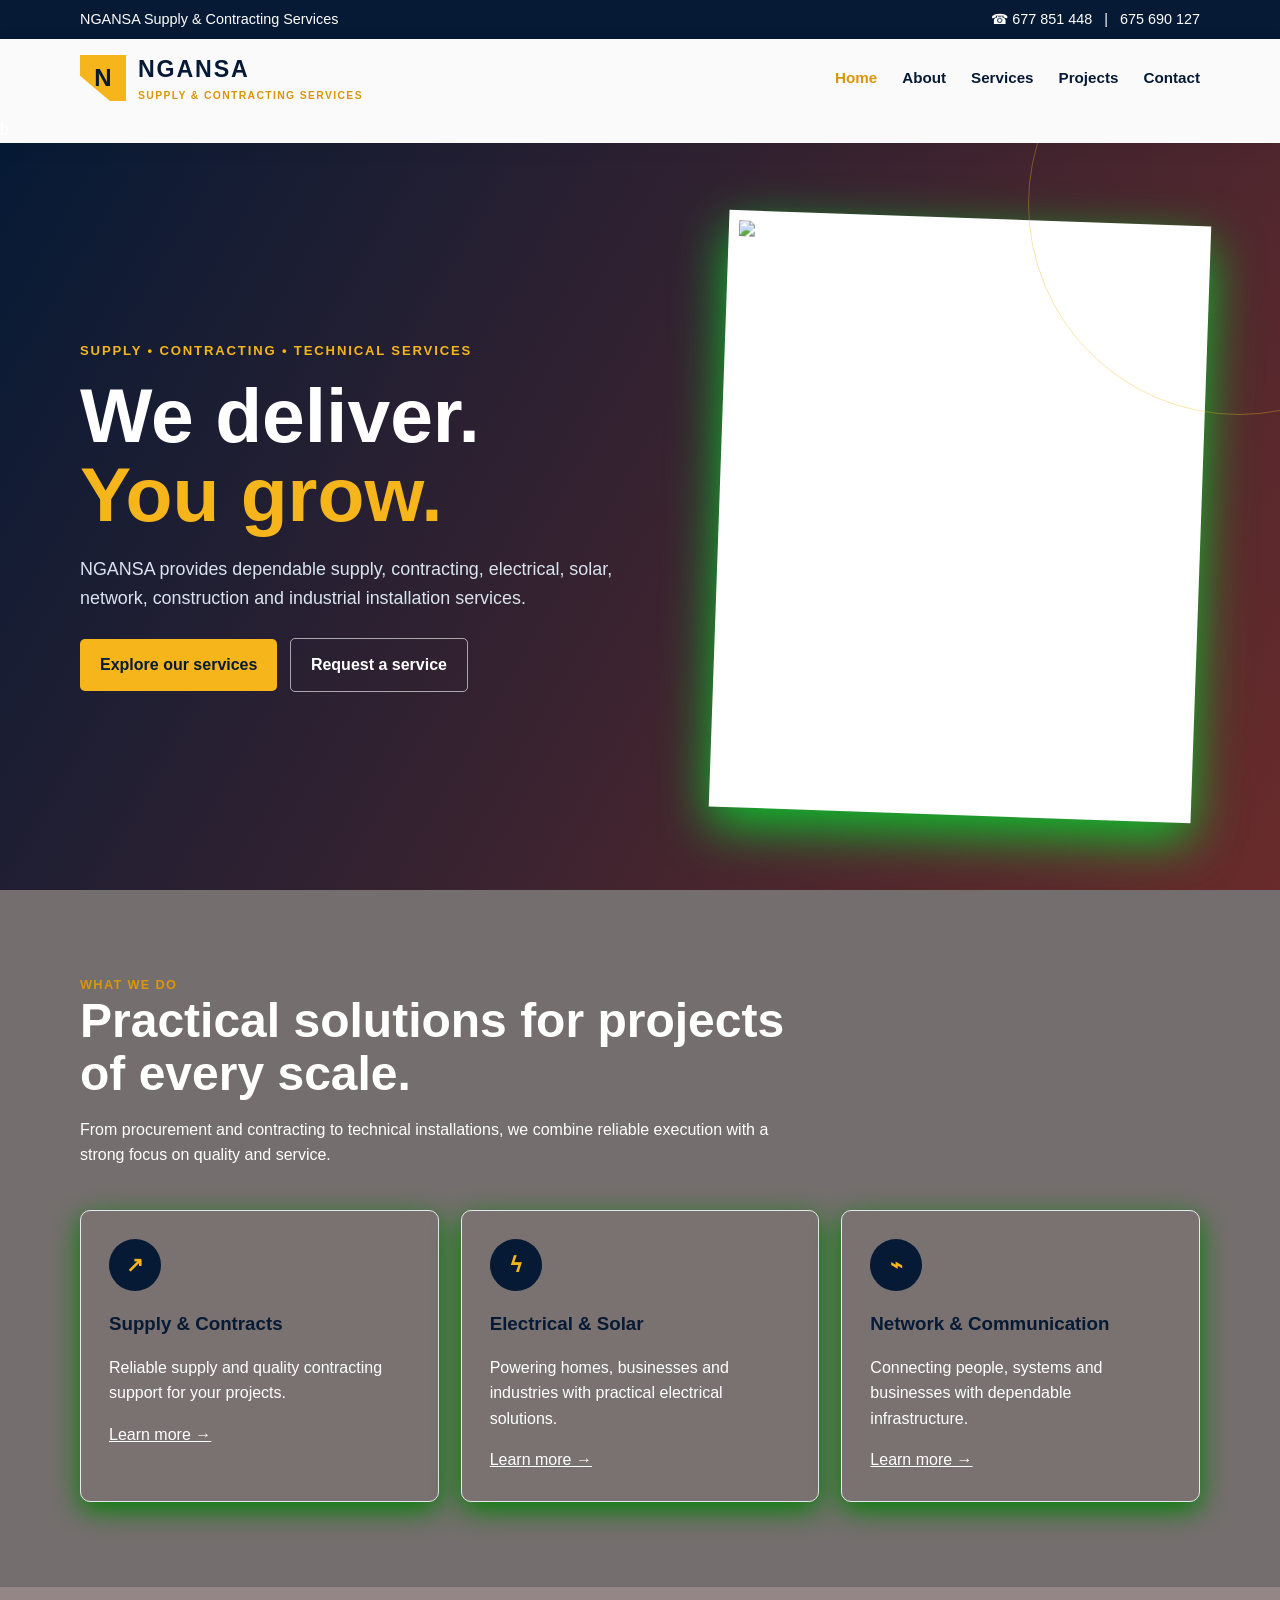
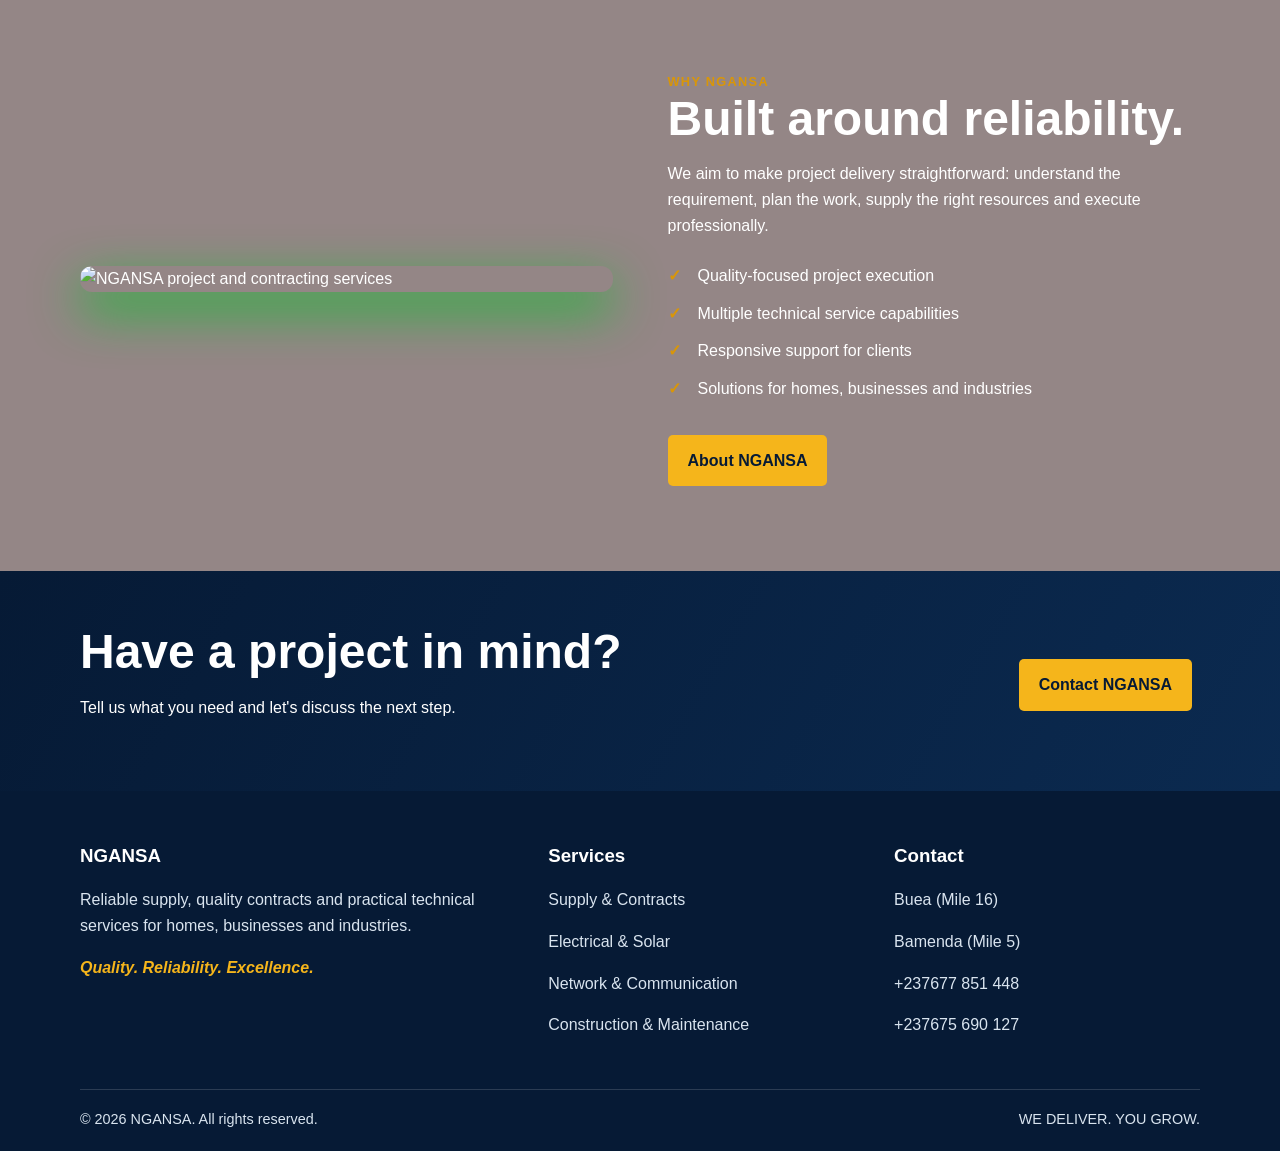
==== index.html @ 6e4cfa1e "Add files via upload" ====
<!DOCTYPE html>
<html lang="en">

<head>
    <meta charset="UTF-8">
    <meta name="viewport" content="width=device-width, initial-scale=1.0">
    <meta name="description"
        content="NGANSA Supply & Contracting Services - supply, contracts, electrical, solar, network, construction and industrial services.">
    <title>Home | NGANSA</title>
    <link rel="stylesheet" href="styles.css">
</head>

<body>
    <div class="topbar">
        <div class="container"><span>NGANSA Supply & Contracting Services</span><span>☎ 677 851 448 &nbsp; | &nbsp; 675
                690 127</span></div>
    </div>
    <header class="site-header">
        <nav class="nav container">
            <a class="brand" href="index.html"><span
                    class="brand-mark">N</span><span><strong>NGANSA</strong><small>SUPPLY & CONTRACTING
                        SERVICES</small></span></a>
            <button class="menu-btn" onclick="toggleMenu()" aria-label="Open navigation">☰</button>
            <ul class="nav-links">
                <li><a class="active" href="index.html">Home</a></li>
                <li><a class="" href="about.html">About</a></li>
                <li><a class="" href="services.html">Services</a></li>
                <li><a class="" href="projects.html">Projects</a></li>
                <li><a class="" href="contact.html">Contact</a></li>
            </ul>
        </nav> b
    </header>

    <section class="hero">
        <div class="container hero-grid">
            <div>
                <div class="eyebrow">Supply • Contracting • Technical Services</div>
                <h1>We deliver.<br><span style="color:var(--gold)">You grow.</span></h1>
                <p>NGANSA provides dependable supply, contracting, electrical, solar, network, construction and
                    industrial installation services.</p>
                <a class="btn btn-gold" href="services.html">Explore our services</a>
                <a class="btn btn-outline" href="contact.html">Request a service</a>
            </div>
            <div class="hero-card"><img src="IMAGES/IMG-20260729-WA4032.jpg" alt="NGANSA company services flyer"></div>
        </div>
    </section>
    <section class="section">
        <div class="container">
            <div class="section-head">
                <div class="kicker">What we do</div>
                <h2>Practical solutions for projects of every scale.</h2>
                <p>From procurement and contracting to technical installations, we combine reliable execution with a
                    strong focus on quality and service.</p>
            </div>
            <div class="grid-3">
                <article class="card service-card">
                    <div class="icon">↗</div>
                    <h3>Supply & Contracts</h3>
                    <p>Reliable supply and quality contracting support for your projects.</p><a
                        href="services.html">Learn more →</a>
                </article>
                <article class="card service-card">
                    <div class="icon">ϟ</div>
                    <h3>Electrical & Solar</h3>
                    <p>Powering homes, businesses and industries with practical electrical solutions.</p><a
                        href="services.html">Learn more →</a>
                </article>
                <article class="card service-card">
                    <div class="icon">⌁</div>
                    <h3>Network & Communication</h3>
                    <p>Connecting people, systems and businesses with dependable infrastructure.</p><a
                        href="services.html">Learn more →</a>
                </article>
            </div>
        </div>
    </section>
    <section class="section alt">
        <div class="container split">
            <div><img src="IMAGES/IMG-20260729-WA4032.jpg" alt="NGANSA project and contracting services"></div>
            <div>
                <div class="kicker">Why NGANSA</div>
                <h2>Built around reliability.</h2>
                <p>We aim to make project delivery straightforward: understand the requirement, plan the work, supply
                    the right resources and execute professionally.</p>
                <ul class="checks">
                    <li>Quality-focused project execution</li>
                    <li>Multiple technical service capabilities</li>
                    <li>Responsive support for clients</li>
                    <li>Solutions for homes, businesses and industries</li>
                </ul><a class="btn btn-gold" href="about.html">About NGANSA</a>
            </div>
        </div>
    </section>
    <section class="cta">
        <div class="container cta-inner">
            <div>
                <h2>Have a project in mind?</h2>
                <p>Tell us what you need and let's discuss the next step.</p>
            </div><a class="btn btn-gold" href="contact.html">Contact NGANSA</a>
        </div>
    </section>

    <footer>
        <div class="container footer-grid">
            <div>
                <h3>NGANSA</h3>
                <p>Reliable supply, quality contracts and practical technical services for homes, businesses and
                    industries.</p>
                <p class="tagline">Quality. Reliability. Excellence.</p>
            </div>
            <div>
                <h3>Services</h3>
                <p><a href="services.html">Supply & Contracts</a></p>
                <p><a href="services.html">Electrical & Solar</a></p>
                <p><a href="services.html">Network & Communication</a></p>
                <p><a href="services.html">Construction & Maintenance</a></p>
            </div>
            <div>
                <h3>Contact</h3>
                <p>Buea (Mile 16)</p>
                <p>Bamenda (Mile 5)</p>
                <p>+237677 851 448</p>
                <p>+237675 690 127</p>
            </div>
        </div>
        <div class="container footer-bottom"><span>© 2026 NGANSA. All rights reserved.</span><span>WE DELIVER. YOU
                GROW.</span></div>
    </footer>
    <script src="script.js"></script>
</body>

</html>
---- styles.css ----
:root {
  --navy:#061a35;
  --navy-2:#0b2a50;
  --gold: #f5b51b;
  --gold-2: #d99608;
  --cream: #30ce8c;
  --white: #f5f5f2;
  --text: white;
  --muted: #637083;
  --line: #e5e8ed;
  --shadow: 0 18px 50px rgb(16, 190, 45);
}

* {
  box-sizing: border-box
}

html {
  scroll-behavior: smooth
}

body {
  margin: 0;
  font-family: Arial, Helvetica, sans-serif;
  color: var(--text);
  background: rgb(117, 110, 110);
  line-height: 1.6
}

a {
  color: inherit
}

img {
  max-width: 100%;
  display: block
}

.container {
  width: min(1120px, 92%);
  margin: auto
}

.topbar {
  background: var(--navy);
  color: #fff;
  font-size: .9rem
}

.topbar .container {
  display: flex;
  justify-content: space-between;
  gap: 20px;
  padding: 8px 0
}

.site-header {
  background: rgba(255, 255, 255, .97);
  position: sticky;
  top: 0;
  z-index: 50;
  box-shadow: 0 4px 20px rgba(0, 0, 0, .06)
}

.nav {
  min-height: 78px;
  display: flex;
  align-items: center;
  justify-content: space-between;
  gap: 30px
}

.brand {
  display: flex;
  align-items: center;
  gap: 12px;
  text-decoration: none
}

.brand-mark {
  width: 46px;
  height: 46px;
  background: var(--gold);
  color: var(--navy);
  display: grid;
  place-items: center;
  font-weight: 900;
  font-size: 1.5rem;
  clip-path: polygon(0 0, 100% 0, 100% 100%, 65% 100%, 0 45%)
}

.brand strong {
  font-size: 1.45rem;
  letter-spacing: .08em;
  color: var(--navy)
}

.brand small {
  display: block;
  color: var(--gold-2);
  font-size: .65rem;
  letter-spacing: .13em;
  font-weight: 700
}

.nav-links {
  display: flex;
  align-items: center;
  gap: 25px;
  list-style: none;
  margin: 0;
  padding: 0
}

.nav-links a {
  text-decoration: none;
  font-weight: 700;
  color: var(--navy);
  font-size: .95rem
}

.nav-links a:hover,
.nav-links a.active {
  color: var(--gold-2)
}

.menu-btn {
  display: none;
  border: 0;
  background: var(--navy);
  color: #fff;
  padding: 10px 12px;
  border-radius: 6px
}

.hero {
  background: linear-gradient(120deg, var(--navy), rgb(105, 43, 43));
  color: #fff;
  position: relative;
  overflow: hidden
}

.hero:after {
  content: "";
  position: absolute;
  width: 420px;
  height: 420px;
  border: 1px solid rgba(245, 181, 27, .35);
  border-radius: 50%;
  right: -170px;
  top: -150px
}

.hero-grid {
  display: grid;
  grid-template-columns: 1.1fr .9fr;
  gap: 50px;
  align-items: center;
  min-height: 610px;
  padding: 75px 0
}

.eyebrow {
  color: var(--gold);
  font-weight: 800;
  letter-spacing: .14em;
  text-transform: uppercase;
  font-size: .82rem
}

h1 {
  font-size: clamp(2.5rem, 6vw, 5rem);
  line-height: 1.02;
  margin: 15px 0 22px
}

h2 {
  font-size: clamp(1.8rem, 4vw, 3rem);
  line-height: 1.1;
  margin: 0 0 16px;
  color:white;
}

h3 {
  color: var(--navy);
  margin: 0 0 8px
}

.hero p {
  font-size: 1.12rem;
  max-width: 650px;
  color: #d9e4ef
}

.btn {
  display: inline-block;
  padding: 13px 20px;
  border-radius: 5px;
  text-decoration: none;
  font-weight: 800;
  margin: 8px 8px 0 0
}

.btn-gold {
  background: var(--gold);
  color: var(--navy)
}

.btn-outline {
  border: 1px solid rgba(255, 255, 255, .6);
  color: #fff
}

.hero-card {
  background: #fff;
  padding: 10px;
  box-shadow: var(--shadow);
  transform: rotate(2deg)
}

.hero-card img {
  aspect-ratio: 4/5;
  object-fit: cover
}

.section {
  padding: 85px 0
}

.section.alt {
  background: rgb(148, 134, 134);
}

.section-head {
  max-width: 720px;
  margin-bottom: 42px
}

.kicker {
  color: var(--gold-2);
  font-weight: 800;
  text-transform: uppercase;
  letter-spacing: .1em;
  font-size: .8rem
}

.grid-3 {
  display: grid;
  grid-template-columns: repeat(3, 1fr);
  gap: 22px
}

.grid-2 {
  display: grid;
  grid-template-columns: repeat(2, 1fr);
  gap: 30px
}

.card {
  background:rgb(122, 113, 113);
  border: 1px solid var(--line);
  padding: 28px;
  border-radius: 10px;
  box-shadow: 0 8px 28px green;
  
}

.icon {
  width: 52px;
  height: 52px;
  border-radius: 50%;
  background: var(--navy);
  color: var(--gold);
  display: grid;
  place-items: center;
  font-size: 1.3rem;
  font-weight: 900;
  margin-bottom: 18px
}

.service-card {
  transition: .2s transform, .2s box-shadow
}

.service-card:hover {
  transform: translateY(-5px);
  box-shadow: var(--shadow)
}

.service-card p,
.card p {
  color: white;
}

.split {
  display: grid;
  grid-template-columns: 1fr 1fr;
  gap: 55px;
  align-items: center
}

.split img {
  border-radius: 12px;
  box-shadow: var(--shadow)
}

.checks {
  list-style: none;
  padding: 0;
  margin: 25px 0
}

.checks li {
  margin: 12px 0;
  padding-left: 30px;
  position: relative
}

.checks li:before {
  content: "✓";
  position: absolute;
  left: 0;
  color: var(--gold-2);
  font-weight: 900
}

.page-hero {
  background: var(--navy);
  color: #fff;
  padding: 75px 0
}

.page-hero h1 {
  font-size: clamp(2.2rem, 5vw, 4rem);
  margin: 8px 0
}

.page-hero p {
  max-width: 720px;
  color: #d9e4ef
}

.service-list {
  display: grid;
  grid-template-columns: repeat(2, 1fr);
  gap: 22px
}

.service-list .card {
  border-top: 4px solid var(--gold)
}

.gallery {
  display: grid;
  grid-template-columns: repeat(3, 1fr);
  gap: 18px
}

.gallery figure {
  margin: 0;
  background: #fff;
  border-radius: 10px;
  overflow: hidden;
  box-shadow: var(--shadow)
}

.gallery img {
  width: 100%;
  height: 260px;
  object-fit: cover
}

.gallery figcaption {
  padding: 16px;
  font-weight: 700;
  color: var(--navy)
}

.contact-grid {
  display: grid;
  grid-template-columns: .85fr 1.15fr;
  gap: 30px
}

.contact-item {
  display: flex;
  gap: 15px;
  margin: 22px 0
}

.contact-item .icon {
  flex: 0 0 45px;
  width: 45px;
  height: 45px;
  margin: 0
}

form {
  display: grid;
  gap: 16px
}

label {
  font-weight: 700;
  color: var(--navy)
}

input,
textarea,
select {
  width: 100%;
  padding: 13px;
  border: 1px solid #cfd5dd;
  border-radius: 6px;
  font: inherit
}

textarea {
  min-height: 150px;
  resize: vertical
}

footer {
  background: var(--navy);
  color: #d9e4ef;
  padding: 50px 0 20px
}

.footer-grid {
  display: grid;
  grid-template-columns: 1.4fr 1fr 1fr;
  gap: 40px
}

footer h3 {
  color: #fff
}

footer a {
  text-decoration: none
}

.footer-bottom {
  border-top: 1px solid rgba(255, 255, 255, .15);
  margin-top: 35px;
  padding-top: 18px;
  display: flex;
  justify-content: space-between;
  gap: 15px;
  font-size: .9rem
}

.tagline {
  color: var(--gold);
  font-weight: 800;
  font-style: italic
}

.cta {
  background: linear-gradient(120deg, var(--navy), var(--navy-2));
  color: #fff;
  padding: 55px 0
}

.cta-inner {
  display: flex;
  align-items: center;
  justify-content: space-between;
  gap: 25px
}

.cta h2 {
  color: #fff;
  margin: 0
}

.small-note {
  color: var(--muted);
  font-size: .92rem
}

@media(max-width:850px) {
  .nav-links {
    display: none;
    position: absolute;
    left: 0;
    right: 0;
    top: 78px;
    background: #fff;
    padding: 20px;
    flex-direction: column;
    align-items: flex-start;
    box-shadow: 0 15px 25px rgba(0, 0, 0, .1)
  }

  .nav-links.open {
    display: flex
  }

  .menu-btn {
    display: block
  }

  .hero-grid,
  .split,
  .contact-grid {
    grid-template-columns: 1fr
  }

  .hero-grid {
    padding: 55px 0
  }

  .hero-card {
    max-width: 520px;
    margin: auto
  }

  .grid-3,
  .gallery,
  .service-list {
    grid-template-columns: 1fr 1fr
  }

  .footer-grid {
    grid-template-columns: 1fr 1fr
  }
}

@media(max-width:560px) {
  .topbar .container {
    flex-direction: column;
    gap: 2px
  }

  .grid-3,
  .grid-2,
  .gallery,
  .service-list,
  .footer-grid {
    grid-template-columns: 1fr
  }

  .section {
    padding: 60px 0
  }

  .cta-inner,
  .footer-bottom {
    flex-direction: column;
    align-items: flex-start
  }
}
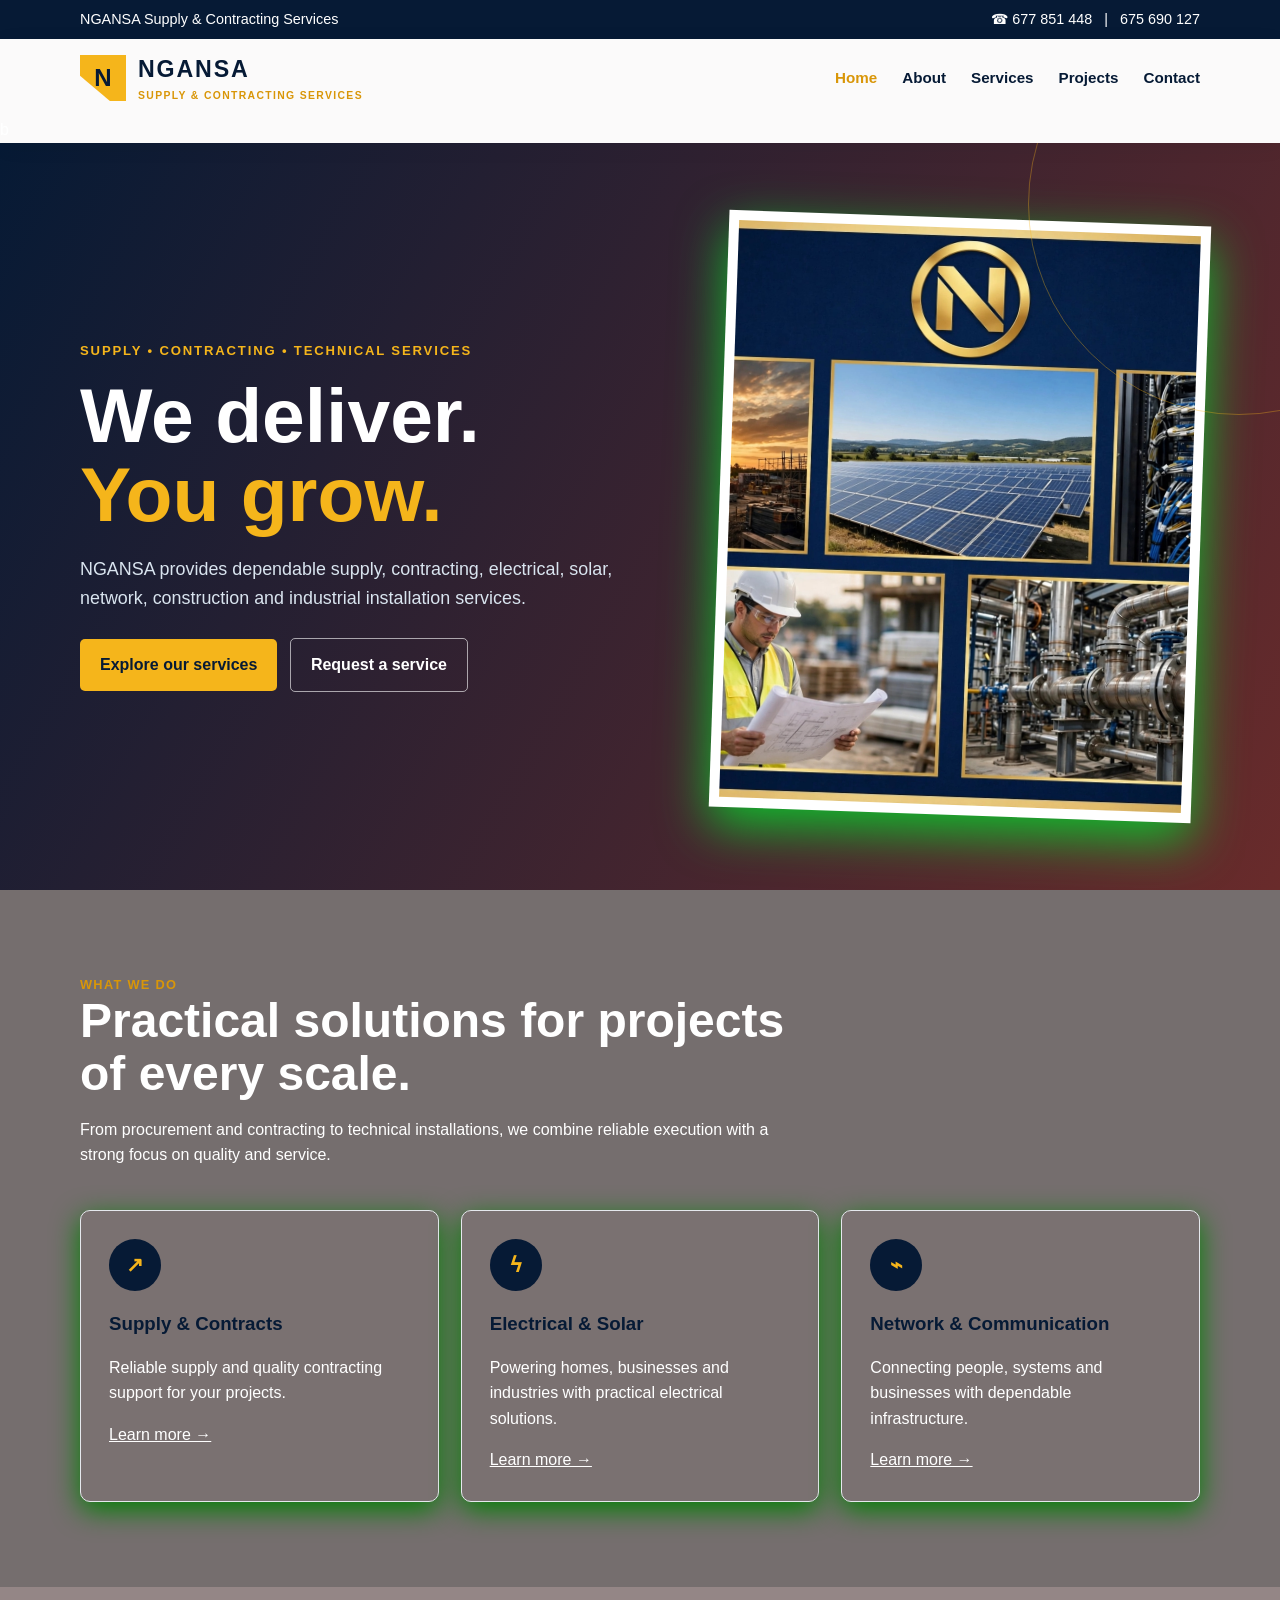
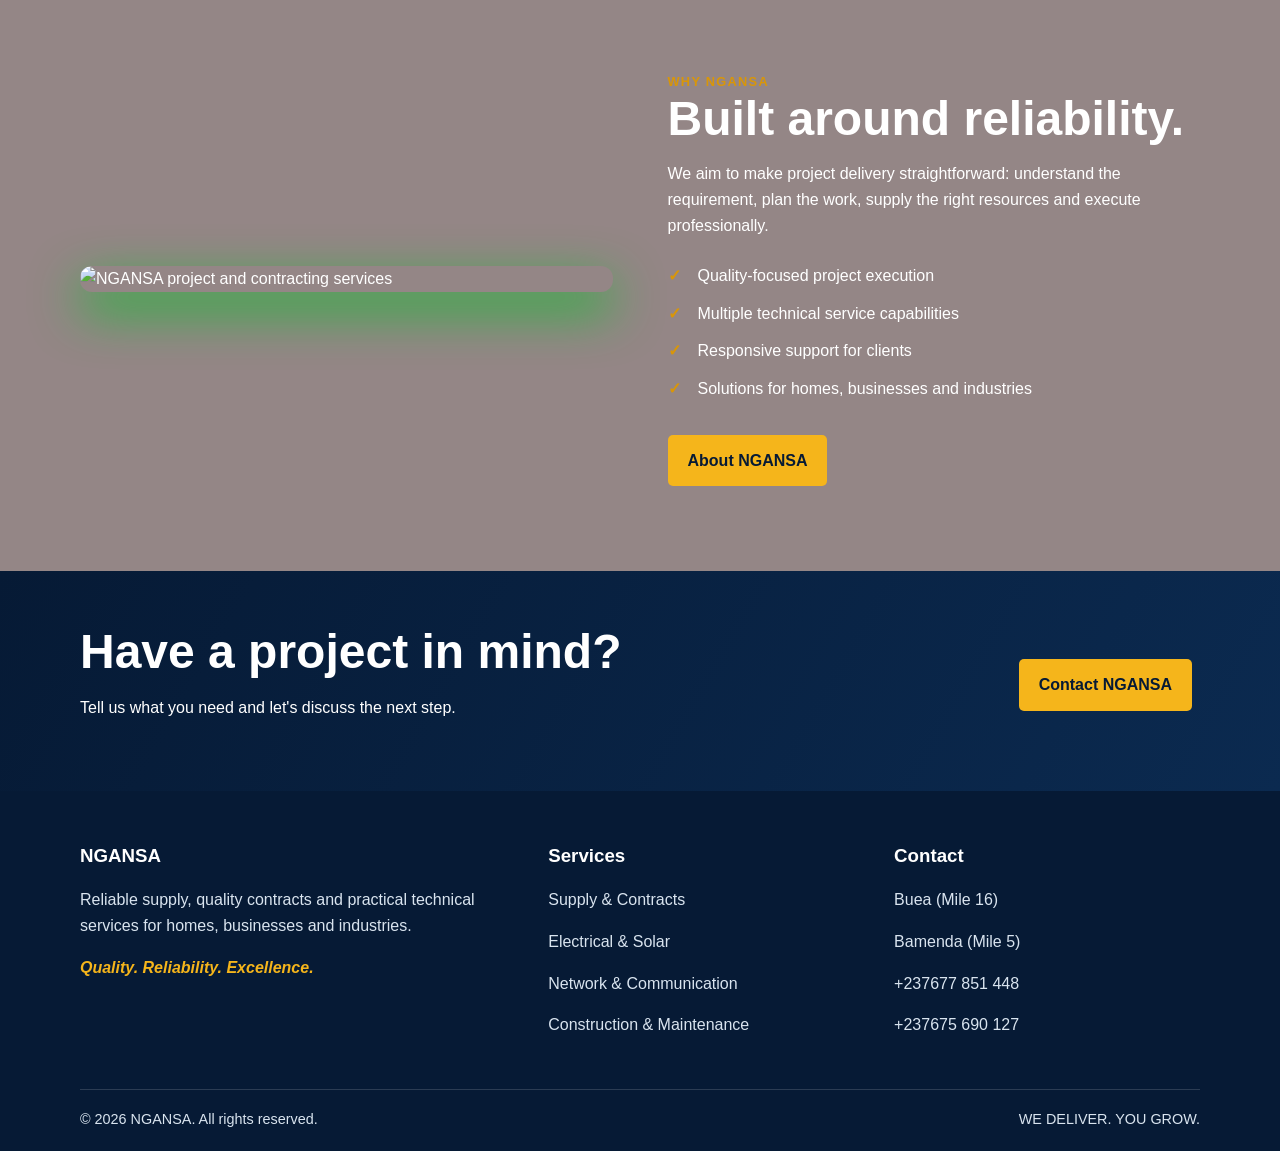
==== commit 90c8d211: "Update image source in hero card" ====
--- a/index.html
+++ b/index.html
@@ -41,7 +41,7 @@
                 <a class="btn btn-gold" href="services.html">Explore our services</a>
                 <a class="btn btn-outline" href="contact.html">Request a service</a>
             </div>
-            <div class="hero-card"><img src="IMAGES/IMG-20260729-WA4032.jpg" alt="NGANSA company services flyer"></div>
+            <div class="hero-card"><img src="IMAGES/IMG-20260729-WA4032 (1) (1).jpg" alt="NGANSA company services flyer"></div>
         </div>
     </section>
     <section class="section">
@@ -129,4 +129,4 @@
     <script src="script.js"></script>
 </body>
 
-</html>+</html>
